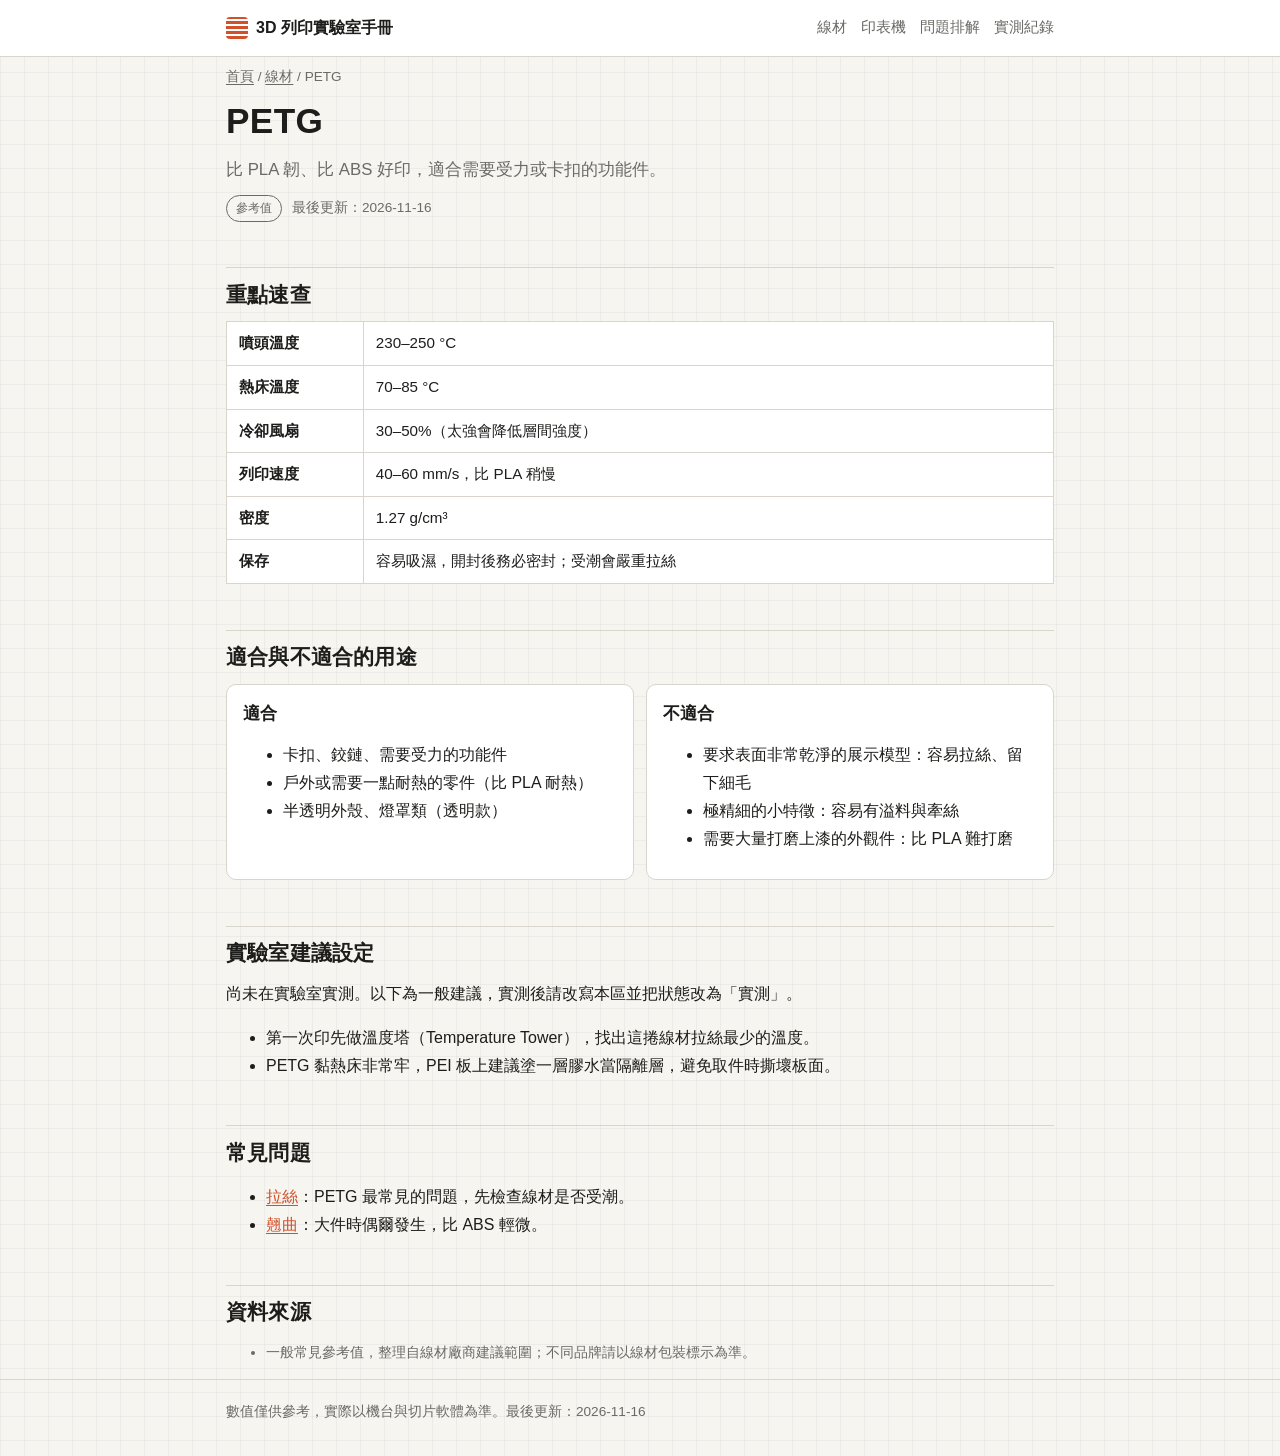
==== pages/materials/petg.html @ 920bc6fe "建立 3D 列印實驗室手冊：CLAUDE.md 規則、範本、首頁與 7 個初始頁面" ====
<!doctype html>
<html lang="zh-Hant">
<head>
  <meta charset="utf-8">
  <meta name="viewport" content="width=device-width, initial-scale=1">
  <title>PETG｜3D 列印實驗室手冊</title>
  <meta name="description" content="韌性好、不易脆裂，適合卡扣與功能件，但容易拉絲">
  <link rel="stylesheet" href="../../assets/style.css">
</head>
<body>
  <header class="site-header">
    <div class="wrap">
      <a class="brand" href="../../index.html"><span class="brand-mark"></span>3D 列印實驗室手冊</a>
      <nav class="site-nav">
        <a href="../../index.html#materials">線材</a>
        <a href="../../index.html#printers">印表機</a>
        <a href="../../index.html#troubleshooting">問題排解</a>
        <a href="../../index.html#logs">實測紀錄</a>
      </nav>
    </div>
  </header>

  <main class="wrap">
    <p class="breadcrumb"><a href="../../index.html">首頁</a> / <a href="../../index.html#materials">線材</a> / PETG</p>
    <h1>PETG</h1>
    <p class="lead">比 PLA 韌、比 ABS 好印，適合需要受力或卡扣的功能件。</p>
    <p class="meta-line"><span class="badge ref">參考值</span>最後更新：2026-11-16</p>

    <!-- 必備區塊 1：重點速查表 -->
    <h2>重點速查</h2>
    <div class="table-wrap">
      <table class="quick">
        <tr><td>噴頭溫度</td><td>230–250 °C</td></tr>
        <tr><td>熱床溫度</td><td>70–85 °C</td></tr>
        <tr><td>冷卻風扇</td><td>30–50%（太強會降低層間強度）</td></tr>
        <tr><td>列印速度</td><td>40–60 mm/s，比 PLA 稍慢</td></tr>
        <tr><td>密度</td><td>1.27 g/cm³</td></tr>
        <tr><td>保存</td><td>容易吸濕，開封後務必密封；受潮會嚴重拉絲</td></tr>
      </table>
    </div>

    <!-- 必備區塊 2：適合／不適合用途 -->
    <h2>適合與不適合的用途</h2>
    <div class="pros-cons">
      <div>
        <h3>適合</h3>
        <ul>
          <li>卡扣、鉸鏈、需要受力的功能件</li>
          <li>戶外或需要一點耐熱的零件（比 PLA 耐熱）</li>
          <li>半透明外殼、燈罩類（透明款）</li>
        </ul>
      </div>
      <div>
        <h3>不適合</h3>
        <ul>
          <li>要求表面非常乾淨的展示模型：容易拉絲、留下細毛</li>
          <li>極精細的小特徵：容易有溢料與牽絲</li>
          <li>需要大量打磨上漆的外觀件：比 PLA 難打磨</li>
        </ul>
      </div>
    </div>

    <!-- 必備區塊 3：實驗室建議設定 -->
    <h2>實驗室建議設定</h2>
    <p>尚未在實驗室實測。以下為一般建議，實測後請改寫本區並把狀態改為「實測」。</p>
    <ul>
      <li>第一次印先做溫度塔（Temperature Tower），找出這捲線材拉絲最少的溫度。</li>
      <li>PETG 黏熱床非常牢，PEI 板上建議塗一層膠水當隔離層，避免取件時撕壞板面。</li>
    </ul>

    <!-- 必備區塊 4：常見問題 -->
    <h2>常見問題</h2>
    <ul>
      <li><a href="../troubleshooting/stringing.html">拉絲</a>：PETG 最常見的問題，先檢查線材是否受潮。</li>
      <li><a href="../troubleshooting/warping.html">翹曲</a>：大件時偶爾發生，比 ABS 輕微。</li>
    </ul>

    <!-- 必備區塊 5：資料來源 -->
    <h2>資料來源</h2>
    <ul class="sources">
      <li>一般常見參考值，整理自線材廠商建議範圍；不同品牌請以線材包裝標示為準。</li>
    </ul>
  </main>

  <footer class="site-footer">
    <div class="wrap">數值僅供參考，實際以機台與切片軟體為準。最後更新：2026-11-16</div>
  </footer>
</body>
</html>
---- assets/style.css ----
/* =========================================================
   3D 列印實驗室手冊｜全站唯一樣式表
   新樣式請加在對應區段，並寫一行註解說明用途（見 CLAUDE.md 第 9 節）
   ========================================================= */

/* ---------- 1. 色彩與字體 ---------- */
:root {
  --paper: #f7f5f0;
  --card: #ffffff;
  --ink: #1d1d1b;
  --muted: #6b6a66;
  --line: #d9d5cc;
  --accent: #d2502a;        /* 熱噴頭橘：連結、重點 */
  --accent-soft: #fbe9e2;
  --ok: #2f6f4f;
  --ok-soft: #e3f0e8;
  --warn: #9a5b00;
  --warn-soft: #fdf1dc;
  --grid: rgba(29, 29, 27, 0.045);
  --radius: 10px;
  --mono: "JetBrains Mono", "Consolas", monospace;
  --sans: "Noto Sans TC", "PingFang TC", "Microsoft JhengHei", sans-serif;
}
@media (prefers-color-scheme: dark) {
  :root {
    --paper: #171716;
    --card: #20201e;
    --ink: #ecebe6;
    --muted: #a3a29c;
    --line: #3a3935;
    --accent: #f07a52;
    --accent-soft: #3a241c;
    --ok: #7fc39d;
    --ok-soft: #1d2f25;
    --warn: #e6b45c;
    --warn-soft: #33281a;
    --grid: rgba(236, 235, 230, 0.05);
  }
}

/* ---------- 2. 基本排版 ---------- */
* { box-sizing: border-box; }
html { -webkit-text-size-adjust: 100%; }
body {
  margin: 0;
  font-family: var(--sans);
  font-size: 16px;
  line-height: 1.75;
  color: var(--ink);
  background-color: var(--paper);
  /* 方格紙背景，呼應列印平台 */
  background-image:
    linear-gradient(var(--grid) 1px, transparent 1px),
    linear-gradient(90deg, var(--grid) 1px, transparent 1px);
  background-size: 24px 24px;
}
a { color: var(--accent); text-underline-offset: 3px; }
a:hover { text-decoration-thickness: 2px; }
h1, h2, h3 { line-height: 1.35; letter-spacing: 0.01em; }
h1 { font-size: clamp(1.6rem, 4vw, 2.2rem); margin: 0.2em 0 0.3em; }
h2 { font-size: 1.3rem; margin: 2.2em 0 0.6em; padding-top: 0.6em; border-top: 1px solid var(--line); }
h3 { font-size: 1.08rem; margin: 1.6em 0 0.4em; }
code, .mono { font-family: var(--mono); font-size: 0.92em; }
p { margin: 0.6em 0; }

/* ---------- 3. 版面 ---------- */
.wrap { max-width: 860px; margin: 0 auto; padding: 0 16px; }
.site-header {
  background: var(--card);
  border-bottom: 1px solid var(--line);
  position: sticky; top: 0; z-index: 10;
}
.site-header .wrap { display: flex; align-items: center; justify-content: space-between; gap: 12px; height: 56px; }
.brand { font-weight: 700; color: var(--ink); text-decoration: none; display: flex; align-items: center; gap: 8px; }
.brand-mark {
  width: 22px; height: 22px; border-radius: 4px;
  background: repeating-linear-gradient(0deg, var(--accent) 0 3px, transparent 3px 5px);
}
.site-nav { display: flex; gap: 14px; font-size: 0.92rem; overflow-x: auto; white-space: nowrap; }
.site-nav a { color: var(--muted); text-decoration: none; }
.site-nav a:hover { color: var(--accent); }
main { padding: 28px 0 56px; }
.site-footer { border-top: 1px solid var(--line); color: var(--muted); font-size: 0.85rem; padding: 20px 0 32px; }

/* ---------- 4. 首頁 ---------- */
.hero { padding: 28px 0 8px; }
.hero p { color: var(--muted); max-width: 40em; }
.search {
  width: 100%; margin: 16px 0 4px; padding: 12px 14px;
  font: inherit; color: var(--ink);
  background: var(--card); border: 1px solid var(--line); border-radius: var(--radius);
}
.search:focus { outline: 2px solid var(--accent); outline-offset: 1px; }
.section-block h2 { display: flex; align-items: baseline; gap: 10px; }
.section-block h2 .count { font-size: 0.85rem; color: var(--muted); font-weight: 400; }
.cards { display: grid; grid-template-columns: repeat(auto-fill, minmax(240px, 1fr)); gap: 12px; }
.card {
  display: block; padding: 14px 16px; text-decoration: none; color: var(--ink);
  background: var(--card); border: 1px solid var(--line); border-radius: var(--radius);
  transition: border-color .15s, transform .15s;
}
.card:hover { border-color: var(--accent); transform: translateY(-2px); }
.card .title { font-weight: 700; display: flex; justify-content: space-between; gap: 8px; align-items: center; }
.card .summary { color: var(--muted); font-size: 0.9rem; margin-top: 4px; }
.card .tags { margin-top: 8px; display: flex; flex-wrap: wrap; gap: 6px; }
.tag { font-size: 0.75rem; padding: 1px 8px; border-radius: 99px; border: 1px solid var(--line); color: var(--muted); }
.empty { color: var(--muted); font-size: 0.9rem; }

/* ---------- 5. 內容頁元件 ---------- */
.breadcrumb { font-size: 0.85rem; color: var(--muted); }
.breadcrumb a { color: var(--muted); }
.lead { font-size: 1.05rem; color: var(--muted); }
.meta-line { display: flex; gap: 10px; align-items: center; flex-wrap: wrap; font-size: 0.85rem; color: var(--muted); }

/* 狀態標籤：參考值／實測／待確認 */
.badge { font-size: 0.75rem; padding: 2px 9px; border-radius: 99px; white-space: nowrap; border: 1px solid currentColor; }
.badge.ref { color: var(--muted); }
.badge.tested { color: var(--ok); background: var(--ok-soft); }
.badge.todo { color: var(--warn); background: var(--warn-soft); }

/* 速查表 */
.table-wrap { overflow-x: auto; margin: 12px 0; }
table { border-collapse: collapse; width: 100%; background: var(--card); font-size: 0.95rem; }
th, td { border: 1px solid var(--line); padding: 8px 12px; text-align: left; vertical-align: top; }
th { background: var(--paper); font-weight: 600; white-space: nowrap; }
table.quick td:first-child { font-weight: 600; white-space: nowrap; width: 9em; }

/* 注意事項 */
.callout { background: var(--accent-soft); border-left: 4px solid var(--accent); padding: 10px 14px; border-radius: 0 var(--radius) var(--radius) 0; margin: 14px 0; }
.callout.warn { background: var(--warn-soft); border-left-color: var(--warn); }
.callout strong:first-child { display: block; margin-bottom: 2px; }

/* 有序步驟 */
ol.steps { counter-reset: step; list-style: none; padding: 0; }
ol.steps > li { counter-increment: step; position: relative; padding: 2px 0 10px 40px; }
ol.steps > li::before {
  content: counter(step); position: absolute; left: 0; top: 2px;
  width: 26px; height: 26px; border-radius: 50%;
  background: var(--ink); color: var(--paper);
  font-size: 0.8rem; font-weight: 700; display: grid; place-items: center;
}

/* 相關頁面 */
.related { display: flex; flex-wrap: wrap; gap: 8px; padding: 0; list-style: none; }
.related a { display: inline-block; padding: 6px 12px; border: 1px solid var(--line); border-radius: 99px; background: var(--card); text-decoration: none; font-size: 0.9rem; }
.related a:hover { border-color: var(--accent); }

/* 兩欄：適合／不適合 */
.pros-cons { display: grid; grid-template-columns: 1fr 1fr; gap: 12px; }
.pros-cons > div { background: var(--card); border: 1px solid var(--line); border-radius: var(--radius); padding: 10px 16px; }
.pros-cons h3 { margin-top: 0.4em; }
@media (max-width: 600px) { .pros-cons { grid-template-columns: 1fr; } }

/* 圖片與圖說 */
figure { margin: 16px 0; }
figure img { max-width: 100%; border-radius: var(--radius); border: 1px solid var(--line); }
figcaption { font-size: 0.85rem; color: var(--muted); }

/* 資料來源 */
.sources { font-size: 0.88rem; color: var(--muted); }
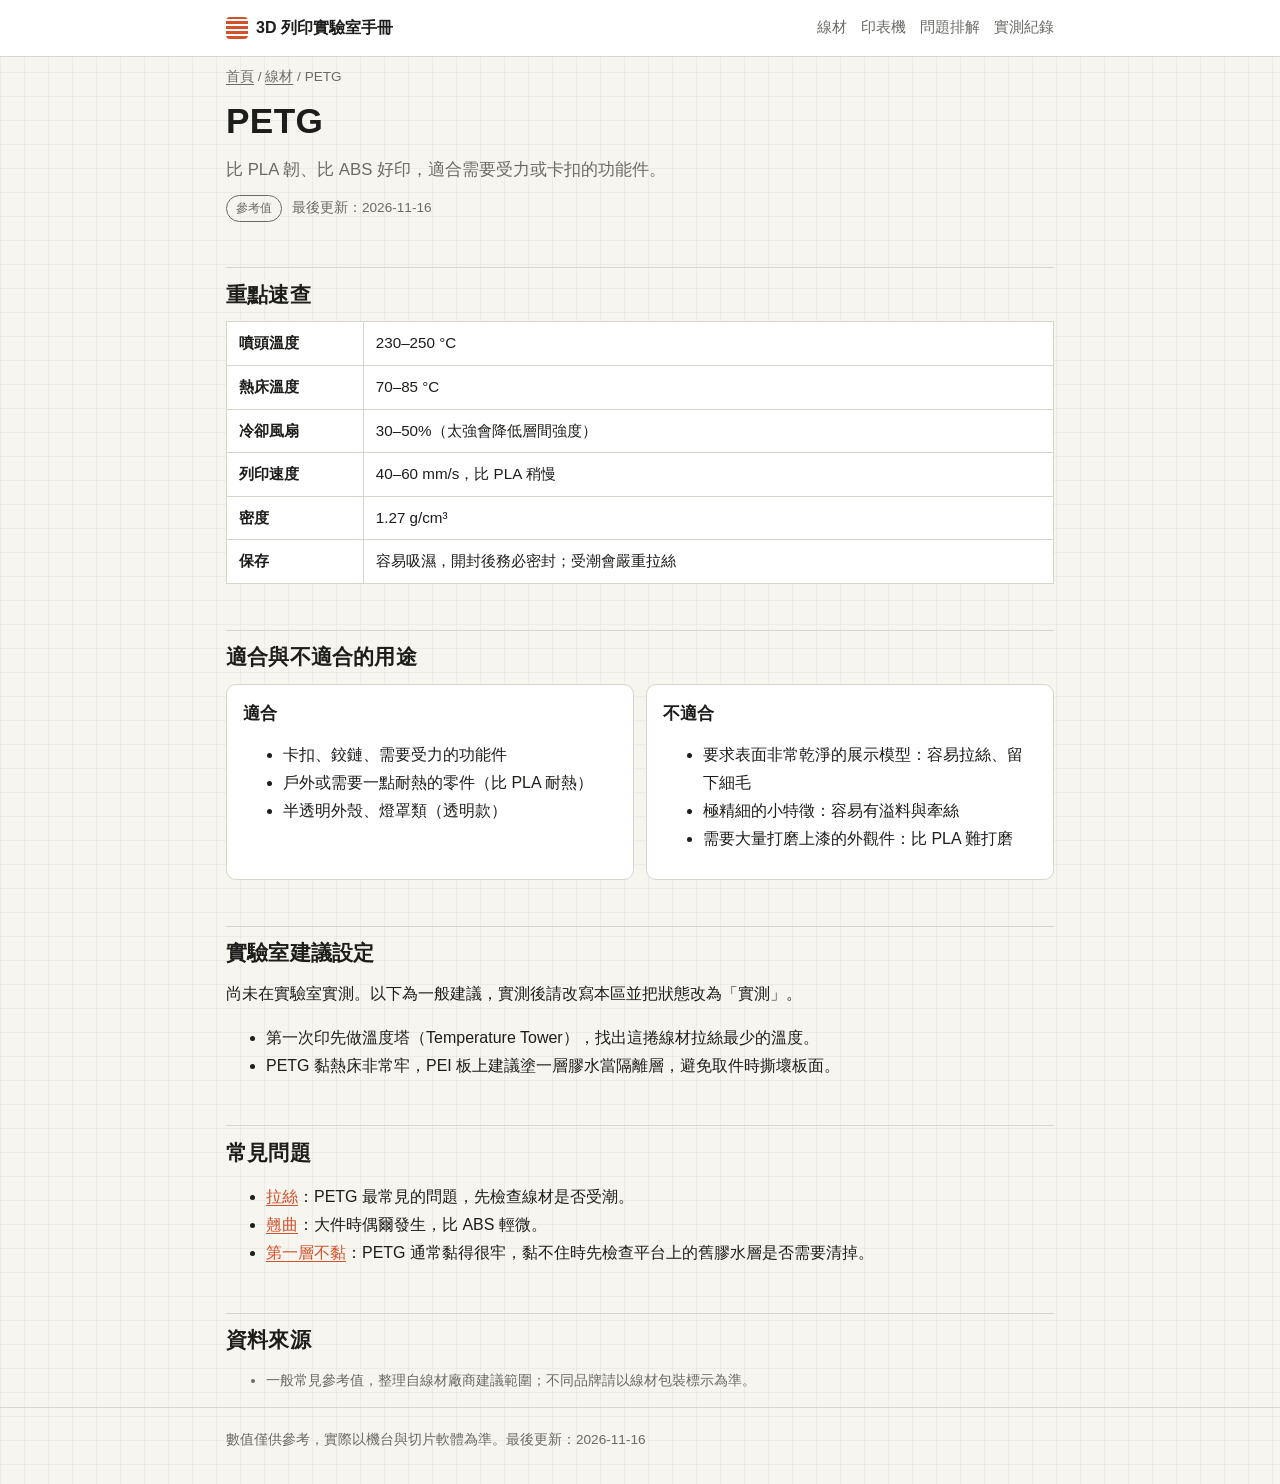
==== commit 45f42b9a: "依 CLAUDE.md 新增問題排解頁：第一層不黏（並在相關頁面加上回連）" ====
--- a/pages/materials/petg.html
+++ b/pages/materials/petg.html
@@ -73,6 +73,7 @@
     <ul>
       <li><a href="../troubleshooting/stringing.html">拉絲</a>：PETG 最常見的問題，先檢查線材是否受潮。</li>
       <li><a href="../troubleshooting/warping.html">翹曲</a>：大件時偶爾發生，比 ABS 輕微。</li>
+      <li><a href="../troubleshooting/first-layer-adhesion.html">第一層不黏</a>：PETG 通常黏得很牢，黏不住時先檢查平台上的舊膠水層是否需要清掉。</li>
     </ul>
 
     <!-- 必備區塊 5：資料來源 -->
